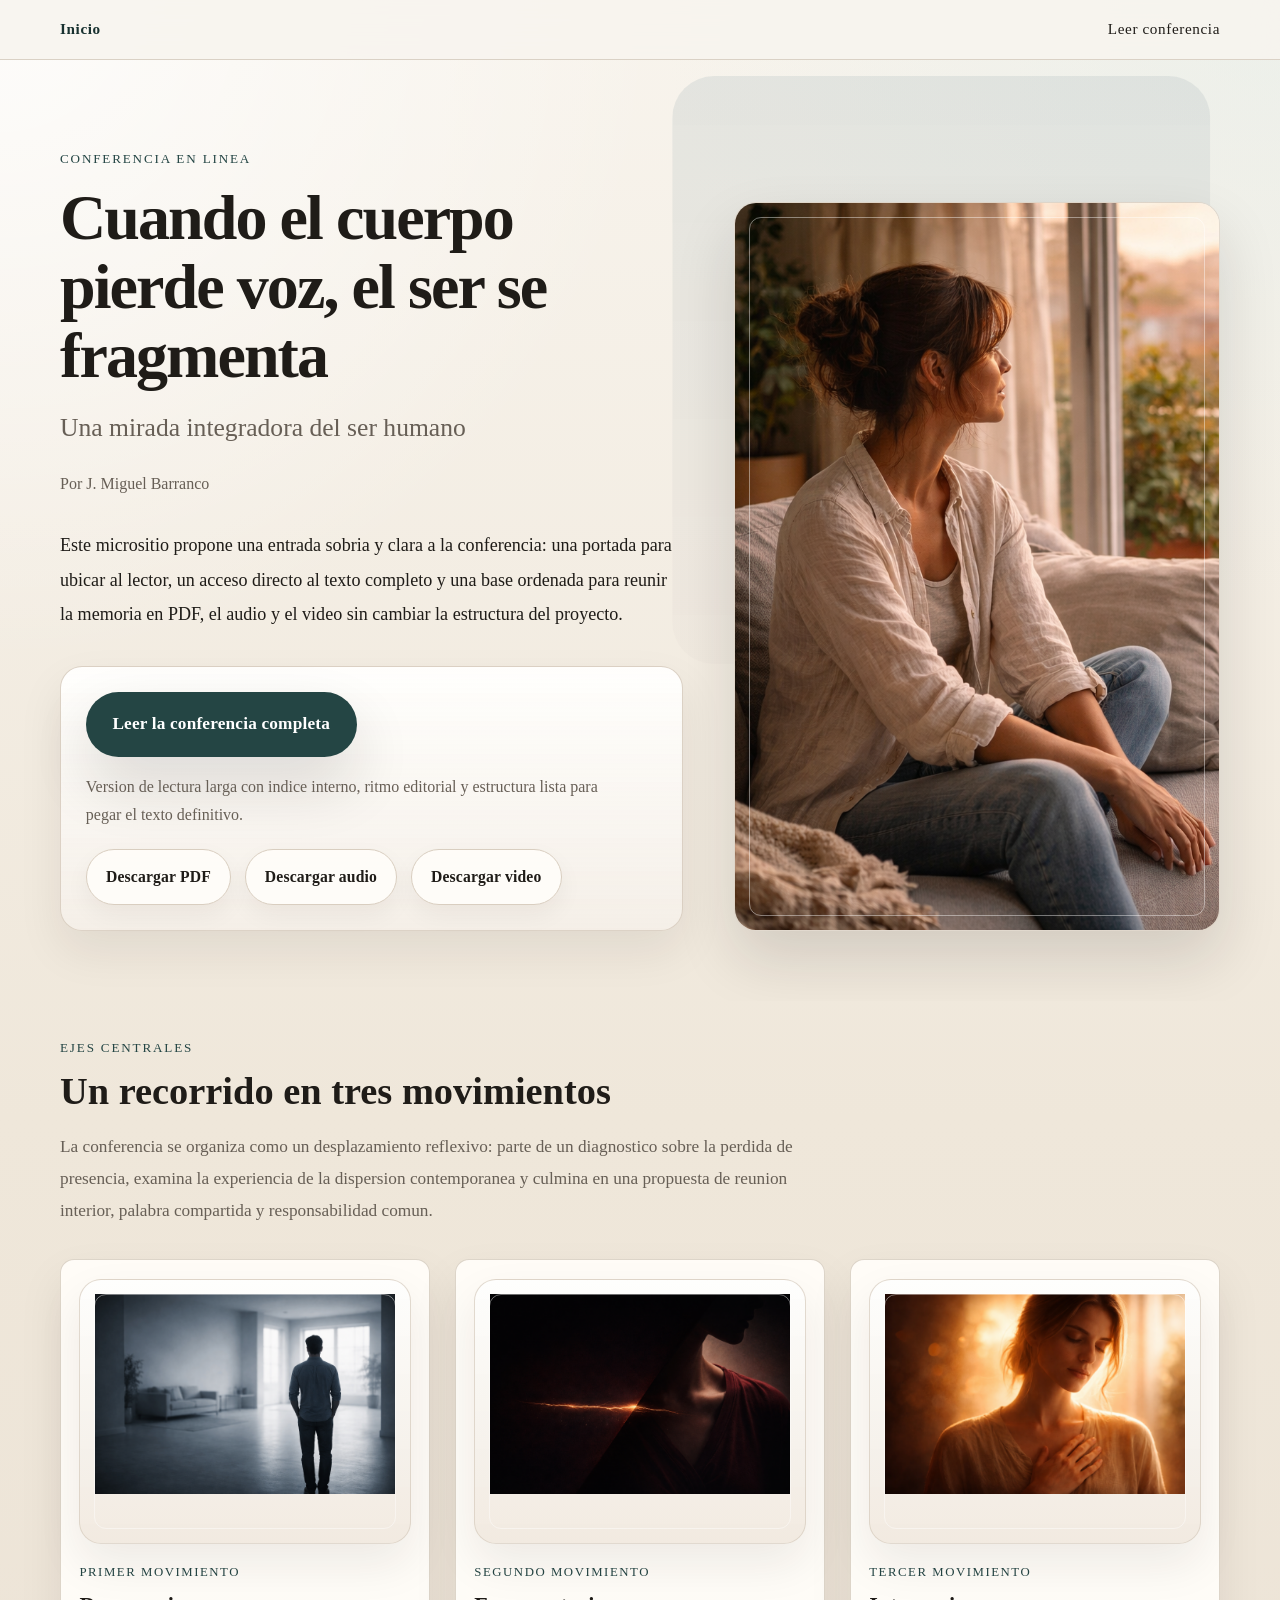
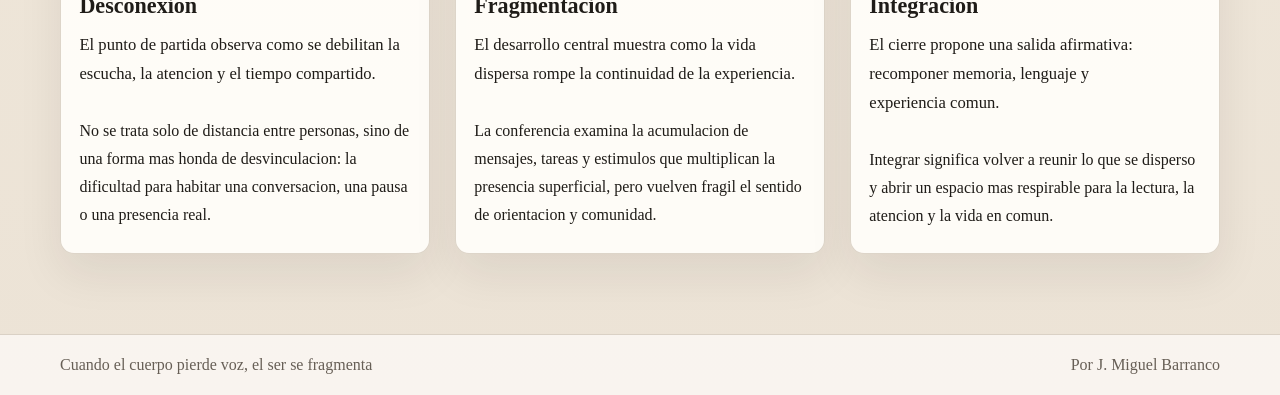
==== index.html @ c096f4e9 "Add files via upload Subo versión inicial del micrositio" ====
<!DOCTYPE html>
<html lang="es">
  <head>
    <meta charset="UTF-8" />
    <meta name="viewport" content="width=device-width, initial-scale=1.0" />
    <title>Conferencia</title>
    <meta
      name="description"
      content="Micrositio estatico para presentar una conferencia con texto, PDF, audio y video."
    />
    <link rel="stylesheet" href="assets/css/style.css" />
  </head>
  <body>
    <header class="site-header">
      <div class="container header-inner">
        <a class="brand" href="index.html">Inicio</a>
        <nav class="top-nav" aria-label="Navegacion principal">
          <a href="conferencia.html">Leer conferencia</a>
        </nav>
      </div>
    </header>

    <main>
      <section class="hero">
        <div class="container hero-grid">
          <div class="hero-copy">
            <p class="eyebrow">Conferencia en linea</p>
            <h1 id="site-title">Titulo de la conferencia</h1>
            <p id="site-subtitle" class="subtitle">
              Subtitulo pendiente de edicion
            </p>
            <p id="hero-author" class="hero-author">J. Miguel Barranco</p>
            <p class="intro">
              Este micrositio propone una entrada sobria y clara a la
              conferencia: una portada para ubicar al lector, un acceso directo
              al texto completo y una base ordenada para reunir la memoria en
              PDF, el audio y el video sin cambiar la estructura del proyecto.
            </p>

            <!-- Este bloque da prioridad visual a la lectura web y deja
                 los materiales complementarios en una segunda linea. -->
            <div class="cta-panel">
              <a class="button button-primary button-featured" href="conferencia.html"
                >Leer la conferencia completa</a
              >
              <p class="cta-note">
                Version de lectura larga con indice interno, ritmo editorial y
                estructura lista para pegar el texto definitivo.
              </p>

              <div class="button-row resource-actions">
                <a
                  id="pdf-link"
                  class="button button-secondary"
                  href="assets/pdf/memoria-conferencia.pdf"
                  download
                  >Descargar PDF</a
                >
                <a
                  id="audio-link"
                  class="button button-secondary"
                  href="#"
                  target="_blank"
                  rel="noopener noreferrer"
                  >Descargar audio</a
                >
                <a
                  id="video-link"
                  class="button button-secondary"
                  href="#"
                  target="_blank"
                  rel="noopener noreferrer"
                  >Descargar video</a
                >
              </div>
            </div>
          </div>

          <figure class="hero-media media-frame">
            <!-- Si la imagen todavia no existe o esta vacia, el sitio muestra este bloque de apoyo. -->
            <img
              src="./assets/img/portada.png"
              alt="Portada de la conferencia Cuando el cuerpo pierde voz, el ser se fragmenta"
              decoding="async"
              onerror="this.style.display='none'; this.parentElement.classList.add('is-empty');"
            />
            <div class="media-placeholder">
              <span>Portada</span>
              <p>Reemplaza `./assets/img/portada.png` por tu imagen final.</p>
            </div>
          </figure>
        </div>
      </section>

      <section class="summary">
        <div class="container">
          <div class="section-heading">
            <p class="eyebrow">Ejes centrales</p>
            <h2>Un recorrido en tres movimientos</h2>
            <p class="section-intro">
              La conferencia se organiza como un desplazamiento reflexivo: parte
              de un diagnostico sobre la perdida de presencia, examina la
              experiencia de la dispersion contemporanea y culmina en una
              propuesta de reunion interior, palabra compartida y responsabilidad
              comun.
            </p>
          </div>

          <div class="card-grid">
            <article class="info-card">
              <figure class="card-media media-frame">
                <img
                  src="./assets/img/acto1.png"
                  alt="Imagen de apoyo para el primer movimiento de la conferencia: la desconexion"
                  loading="lazy"
                  decoding="async"
                />
              </figure>
              <p class="card-kicker">Primer movimiento</p>
              <h3>Desconexion</h3>
              <p class="card-lead">
                El punto de partida observa como se debilitan la escucha, la
                atencion y el tiempo compartido.
              </p>
              <p>
                No se trata solo de distancia entre personas, sino de una forma
                mas honda de desvinculacion: la dificultad para habitar una
                conversacion, una pausa o una presencia real.
              </p>
            </article>

            <article class="info-card">
              <figure class="card-media media-frame">
                <img
                  src="./assets/img/acto2.png"
                  alt="Imagen de apoyo para el segundo movimiento de la conferencia: la fragmentacion"
                  loading="lazy"
                  decoding="async"
                />
              </figure>
              <p class="card-kicker">Segundo movimiento</p>
              <h3>Fragmentacion</h3>
              <p class="card-lead">
                El desarrollo central muestra como la vida dispersa rompe la
                continuidad de la experiencia.
              </p>
              <p>
                La conferencia examina la acumulacion de mensajes, tareas y
                estimulos que multiplican la presencia superficial, pero vuelven
                fragil el sentido de orientacion y comunidad.
              </p>
            </article>

            <article class="info-card">
              <figure class="card-media media-frame">
                <img
                  src="./assets/img/acto3.png"
                  alt="Imagen de apoyo para el tercer movimiento de la conferencia: la integracion"
                  loading="lazy"
                  decoding="async"
                />
              </figure>
              <p class="card-kicker">Tercer movimiento</p>
              <h3>Integracion</h3>
              <p class="card-lead">
                El cierre propone una salida afirmativa: recomponer memoria,
                lenguaje y experiencia comun.
              </p>
              <p>
                Integrar significa volver a reunir lo que se disperso y abrir un
                espacio mas respirable para la lectura, la atencion y la vida en
                comun.
              </p>
            </article>
          </div>
        </div>
      </section>
    </main>

    <footer class="site-footer">
      <div class="container footer-inner">
        <p id="footer-title">Conferencia</p>
        <p id="footer-author">J. Miguel Barranco</p>
      </div>
    </footer>

    <script src="assets/js/site-data.js"></script>
    <script>
      // Este bloque toma los datos centrales del archivo site-data.js
      // para no tener que cambiar enlaces o titulos en varios lugares.
      document.getElementById("site-title").textContent = siteData.siteTitle;
      document.getElementById("site-subtitle").textContent =
        siteData.siteSubtitle;
      document.getElementById("hero-author").textContent =
        "Por " + siteData.authorName;
      document.getElementById("footer-title").textContent = siteData.siteTitle;
      document.getElementById("footer-author").textContent =
        "Por " + siteData.authorName;
      document.getElementById("pdf-link").href = siteData.pdfUrl;
      document.getElementById("audio-link").href = siteData.driveAudioUrl;
      document.getElementById("video-link").href = siteData.driveVideoUrl;
      document.title = siteData.siteTitle;
    </script>
  </body>
</html>
---- assets/css/style.css ----
/*
  Hoja de estilos principal.
  La idea es mantener un diseno limpio, editorial y facil de ajustar.
*/

:root {
  --bg: #f2eee7;
  --surface: #fffdfa;
  --surface-strong: #f3ebe0;
  --surface-soft: rgba(255, 253, 250, 0.84);
  --surface-tint: rgba(244, 238, 230, 0.94);
  --text: #1f1c18;
  --muted: #675f56;
  --line: #d9cec0;
  --accent: #244544;
  --accent-dark: #183130;
  --quote-mark: #a37d56;
  --shadow: 0 20px 45px rgba(32, 28, 22, 0.08);
  --shadow-strong: 0 28px 60px rgba(26, 22, 18, 0.14);
  --radius: 22px;
  --radius-small: 14px;
  --container: 1160px;
  --reading: 730px;
}

*,
*::before,
*::after {
  box-sizing: border-box;
}

html {
  scroll-behavior: smooth;
}

body {
  margin: 0;
  font-family: "Iowan Old Style", "Palatino Linotype", "Book Antiqua", Georgia,
    serif;
  color: var(--text);
  background:
    radial-gradient(circle at top left, rgba(255, 255, 255, 0.78), transparent 28%),
    radial-gradient(circle at top right, rgba(226, 236, 232, 0.52), transparent 26%),
    linear-gradient(180deg, #f8f4ed 0%, #efe7da 56%, #ece3d6 100%);
  line-height: 1.75;
}

img {
  max-width: 100%;
  display: block;
}

figure {
  margin: 0;
}

p {
  text-wrap: pretty;
}

a {
  color: inherit;
}

/* Las anclas internas del indice necesitan margen extra por el header fijo. */
.page-conference :target {
  scroll-margin-top: 7rem;
}

.container {
  width: min(calc(100% - 2rem), var(--container));
  margin: 0 auto;
}

.site-header {
  position: sticky;
  top: 0;
  z-index: 10;
  backdrop-filter: blur(12px);
  background: rgba(247, 244, 238, 0.88);
  border-bottom: 1px solid rgba(216, 206, 193, 0.9);
}

.header-inner,
.footer-inner {
  display: flex;
  align-items: center;
  justify-content: space-between;
  gap: 1rem;
  padding: 1rem 0;
}

.brand,
.top-nav a {
  text-decoration: none;
  font-size: 0.95rem;
  letter-spacing: 0.04em;
}

.brand {
  font-weight: 600;
  color: var(--accent-dark);
}

.top-nav {
  display: flex;
  gap: 1rem;
}

.hero {
  position: relative;
  overflow: hidden;
  padding: 5.5rem 0 4.4rem;
}

.hero::before {
  content: "";
  position: absolute;
  inset: 1rem auto auto 50%;
  width: min(42vw, 540px);
  height: min(46vw, 620px);
  border-radius: 42px;
  background:
    linear-gradient(180deg, rgba(36, 69, 68, 0.1), rgba(163, 125, 86, 0.08)),
    rgba(255, 255, 255, 0.3);
  transform: translateX(6%);
  filter: blur(0.5px);
  z-index: -1;
}

.hero-grid {
  display: grid;
  grid-template-columns: minmax(0, 1.05fr) minmax(320px, 0.82fr);
  gap: clamp(2rem, 4vw, 4rem);
  align-items: end;
}

.hero-copy {
  max-width: 43rem;
}

.eyebrow {
  margin: 0 0 0.75rem;
  color: var(--accent);
  font-size: 0.82rem;
  letter-spacing: 0.14em;
  text-transform: uppercase;
}

h1,
h2,
h3 {
  margin: 0;
  line-height: 1.08;
  font-weight: 600;
}

h1 {
  font-size: clamp(3rem, 5vw, 5.25rem);
  letter-spacing: -0.03em;
}

h2 {
  font-size: clamp(1.9rem, 3vw, 2.7rem);
  margin-bottom: 1.15rem;
}

h3 {
  font-size: 1.38rem;
  margin-bottom: 0.75rem;
}

.subtitle {
  font-size: clamp(1.15rem, 2vw, 1.65rem);
  color: var(--muted);
  margin: 1rem 0 0;
  max-width: 38rem;
}

.hero-author,
.article-meta {
  margin: 1.2rem 0 0;
  color: var(--muted);
  font-size: 1rem;
}

.intro {
  margin: 1.9rem 0 0;
  font-size: 1.13rem;
  line-height: 1.9;
}

.button-row {
  display: flex;
  flex-wrap: wrap;
  gap: 0.85rem;
  margin-top: 2rem;
}

.button-row-compact {
  margin-top: 1.5rem;
}

.button {
  display: inline-flex;
  align-items: center;
  justify-content: center;
  min-height: 48px;
  padding: 0.85rem 1.2rem;
  border-radius: 999px;
  text-decoration: none;
  border: 1px solid transparent;
  font-size: 0.98rem;
  font-weight: 600;
  letter-spacing: 0.01em;
  transition:
    transform 0.2s ease,
    border-color 0.2s ease,
    background-color 0.2s ease,
    box-shadow 0.2s ease,
    color 0.2s ease;
}

.button:hover,
.button:focus-visible {
  transform: translateY(-1px);
}

.button-primary {
  background: var(--accent);
  color: #ffffff;
  box-shadow: var(--shadow-strong);
}

.button-primary:hover,
.button-primary:focus-visible {
  background: var(--accent-dark);
}

.button-secondary {
  background: rgba(255, 253, 249, 0.94);
  color: var(--text);
  border-color: var(--line);
  box-shadow: 0 10px 24px rgba(31, 28, 24, 0.05);
}

.button-secondary:hover,
.button-secondary:focus-visible {
  background: var(--surface-strong);
}

/* Este boton principal necesita mas peso visual que el resto. */
.button-featured {
  min-height: 60px;
  padding: 1rem 1.6rem;
  font-size: 1.08rem;
}

.cta-panel {
  margin-top: 2.2rem;
  padding: 1.55rem;
  border-radius: var(--radius);
  background:
    linear-gradient(180deg, rgba(255, 255, 255, 0.72), rgba(244, 238, 230, 0.94)),
    var(--surface-soft);
  border: 1px solid rgba(217, 206, 192, 0.9);
  box-shadow: var(--shadow);
}

.cta-note {
  margin: 1rem 0 0;
  max-width: 34rem;
  color: var(--muted);
}

.resource-actions {
  margin-top: 1.25rem;
}

.media-frame {
  position: relative;
  isolation: isolate;
  overflow: hidden;
  min-height: 360px;
  border-radius: var(--radius);
  background:
    linear-gradient(145deg, rgba(255, 255, 255, 0.82), rgba(240, 231, 219, 0.96)),
    var(--surface);
  border: 1px solid rgba(216, 206, 193, 0.75);
  box-shadow: var(--shadow);
}

.media-frame img {
  width: 100%;
  height: 100%;
  object-fit: var(--media-fit, cover);
  object-position: center;
}

.media-frame::after {
  content: "";
  position: absolute;
  inset: 14px;
  border-radius: calc(var(--radius) - 10px);
  border: 1px solid rgba(255, 255, 255, 0.42);
  pointer-events: none;
  z-index: 1;
}

.media-placeholder {
  position: absolute;
  inset: 0;
  display: grid;
  place-items: center;
  padding: 2rem;
  text-align: center;
  color: var(--muted);
  z-index: 2;
  background: linear-gradient(180deg, rgba(255, 253, 249, 0.15), rgba(255, 253, 249, 0.45));
}

.media-placeholder span {
  display: block;
  margin-bottom: 0.4rem;
  color: var(--text);
  font-size: 1.2rem;
}

.media-frame:not(.is-empty) .media-placeholder {
  display: none;
}

.hero-media {
  min-height: 620px;
  aspect-ratio: 2 / 3;
  box-shadow: var(--shadow-strong);
}

.summary {
  padding: 2.2rem 0 5rem;
}

.section-heading {
  margin-bottom: 2rem;
  max-width: 48rem;
}

.section-intro {
  margin: 1rem 0 0;
  color: var(--muted);
  font-size: 1.08rem;
  line-height: 1.85;
}

.card-grid {
  display: grid;
  grid-template-columns: repeat(3, minmax(0, 1fr));
  gap: 1.55rem;
}

.info-card {
  display: flex;
  flex-direction: column;
  padding: 1.15rem 1.15rem 1.45rem;
  border-radius: var(--radius-small);
  background: rgba(255, 253, 249, 0.95);
  border: 1px solid rgba(216, 206, 193, 0.85);
  box-shadow: var(--shadow);
}

.info-card::before {
  display: none;
}

.card-media {
  --media-fit: contain;
  aspect-ratio: 5 / 4;
  min-height: 250px;
  margin: 0 0 1.1rem;
  background:
    linear-gradient(180deg, rgba(255, 255, 255, 0.92), rgba(241, 234, 224, 0.95)),
    var(--surface-tint);
}

.card-media img {
  padding: 0.9rem;
  object-position: center top;
}

.card-kicker {
  margin: 0 0 0.65rem;
  color: var(--accent);
  font-size: 0.8rem;
  letter-spacing: 0.12em;
  text-transform: uppercase;
}

.card-lead {
  margin: 0 0 0.8rem;
  font-size: 1.04rem;
  color: var(--text);
}

.info-card > p:last-child {
  margin-bottom: 0;
}

.site-footer {
  border-top: 1px solid rgba(216, 206, 193, 0.9);
  background: rgba(255, 253, 249, 0.7);
}

.site-footer p {
  margin: 0;
  color: var(--muted);
}

.article-shell {
  padding: 3.1rem 0 5rem;
}

.article-hero {
  margin-bottom: 2.6rem;
}

.article-hero-grid {
  display: grid;
  grid-template-columns: minmax(0, 1fr) minmax(300px, 0.72fr);
  gap: 2rem;
  align-items: stretch;
}

.article-hero-copy {
  max-width: var(--reading);
  padding: clamp(2rem, 3vw, 2.7rem);
  background:
    linear-gradient(180deg, rgba(255, 255, 255, 0.55), rgba(255, 253, 249, 0.95)),
    rgba(255, 253, 249, 0.9);
  border: 1px solid rgba(216, 206, 193, 0.85);
  border-radius: calc(var(--radius) + 4px);
  box-shadow: var(--shadow);
}

.article-hero-media {
  min-height: 540px;
  aspect-ratio: 2 / 3;
  box-shadow: var(--shadow-strong);
}

.article-lead {
  margin: 1.5rem 0 0;
  font-size: 1.16rem;
  line-height: 1.9;
  color: var(--text);
}

/* La lectura larga usa una columna principal y un indice lateral sencillo. */
.article-layout {
  display: grid;
  grid-template-columns: minmax(210px, 250px) minmax(0, var(--reading));
  gap: 2.4rem;
  align-items: start;
  justify-content: center;
}

.article-sidebar {
  position: relative;
}

.toc-card {
  position: sticky;
  top: 6.5rem;
  padding: 1.5rem;
  border-radius: var(--radius-small);
  background: rgba(255, 253, 249, 0.85);
  border: 1px solid rgba(216, 206, 193, 0.9);
  box-shadow: var(--shadow);
}

.toc-eyebrow {
  margin: 0 0 0.8rem;
  color: var(--accent);
  font-size: 0.82rem;
  letter-spacing: 0.12em;
  text-transform: uppercase;
}

.toc-list {
  margin: 0;
  padding-left: 1.2rem;
}

.toc-list li + li {
  margin-top: 0.7rem;
}

.toc-list a {
  text-decoration: none;
  color: var(--muted);
}

.toc-list a:hover,
.toc-list a:focus-visible,
.inline-link:hover,
.inline-link:focus-visible {
  color: var(--accent);
}

.article {
  padding: clamp(2rem, 4vw, 3.2rem);
  background: rgba(255, 253, 249, 0.96);
  border: 1px solid rgba(216, 206, 193, 0.85);
  border-radius: calc(var(--radius) + 2px);
  box-shadow: var(--shadow);
}

.article-main {
  width: 100%;
}

.article-introduction,
.article-section {
  max-width: var(--reading);
}

.article-introduction {
  position: relative;
  padding-bottom: 3rem;
  border-bottom: none;
}

.article-introduction::after {
  content: "";
  position: absolute;
  left: 0;
  right: 0;
  bottom: 0;
  height: 1px;
  background: linear-gradient(90deg, transparent, rgba(163, 125, 86, 0.55), transparent);
}

.article-section {
  position: relative;
  padding-top: 3.2rem;
  margin-top: 3.2rem;
  border-top: none;
}

.article-section::before {
  content: "";
  position: absolute;
  left: 0;
  right: 0;
  top: 0;
  height: 1px;
  background: linear-gradient(90deg, transparent, rgba(163, 125, 86, 0.5), transparent);
}

.article-section::after {
  content: "";
  position: absolute;
  top: -0.35rem;
  left: 50%;
  width: 0.72rem;
  height: 0.72rem;
  border-radius: 999px;
  background: rgba(163, 125, 86, 0.78);
  transform: translateX(-50%);
  box-shadow: 0 0 0 8px rgba(255, 253, 249, 0.96);
}

.section-kicker {
  margin: 0 0 0.8rem;
  color: var(--accent);
  font-size: 0.84rem;
  letter-spacing: 0.14em;
  text-transform: uppercase;
}

.article-introduction p,
.article-section p {
  margin: 0 0 1.45rem;
  font-size: 1.08rem;
  line-height: 1.95;
  color: #27231e;
}

.article-subheading {
  margin: 2.3rem 0 0.9rem;
  font-size: 1.28rem;
  color: var(--accent-dark);
}

/* Este bloque resalta frases clave sin romper el tono sobrio. */
.pull-quote {
  margin: 2.2rem 0;
  padding: 1.85rem 1.7rem 1.55rem;
  background: linear-gradient(
    135deg,
    rgba(229, 236, 231, 0.74),
    rgba(255, 252, 247, 0.98)
  );
  border-left: 3px solid var(--quote-mark);
  border-radius: 0 var(--radius-small) var(--radius-small) 0;
  box-shadow: var(--shadow);
  position: relative;
}

.pull-quote::before {
  content: '"';
  position: absolute;
  top: 0.2rem;
  left: 1rem;
  font-size: 3.8rem;
  line-height: 1;
  color: rgba(163, 125, 86, 0.28);
}

.pull-quote p {
  margin: 0;
  padding-left: 1.25rem;
  font-size: 1.18rem;
  line-height: 1.78;
}

.section-visual {
  --media-fit: contain;
  aspect-ratio: 16 / 10;
  min-height: 320px;
  margin: 2rem 0 2.35rem;
  background:
    linear-gradient(180deg, rgba(255, 255, 255, 0.96), rgba(241, 234, 224, 0.94)),
    var(--surface-tint);
}

.section-visual img {
  padding: 1rem;
  object-position: center;
}

.article-return {
  margin-top: 2rem;
}

.closing-lines {
  margin: 1.95rem 0;
  padding: 0.2rem 0 0.2rem 1.15rem;
  border-left: 2px solid rgba(163, 125, 86, 0.4);
}

.closing-lines p {
  margin: 0 0 0.5rem;
  font-size: 1.08rem;
}

.closing-lines p:last-child {
  margin-bottom: 0;
}

.summary-box {
  padding: 1.5rem 1.55rem;
  border-radius: var(--radius-small);
  background:
    linear-gradient(180deg, rgba(255, 255, 255, 0.6), rgba(255, 252, 247, 0.94)),
    rgba(255, 252, 247, 0.9);
  border: 1px solid rgba(216, 206, 193, 0.88);
  box-shadow: var(--shadow);
}

.summary-box p {
  margin: 0;
}

.inline-link {
  text-decoration: none;
  border-bottom: 1px solid currentColor;
  color: var(--accent-dark);
}

@media (max-width: 860px) {
  .hero-grid,
  .article-hero-grid,
  .card-grid,
  .article-layout {
    grid-template-columns: 1fr;
  }

  .header-inner,
  .footer-inner {
    flex-direction: column;
    align-items: flex-start;
  }

  .hero {
    padding-top: 3rem;
    padding-bottom: 3.25rem;
  }

  .hero-media,
  .article-hero-media {
    max-width: min(100%, 32rem);
    margin: 0 auto;
  }

  .media-frame {
    min-height: 280px;
  }

  .toc-card {
    position: static;
  }
}

@media (max-width: 560px) {
  .container {
    width: min(calc(100% - 1.25rem), var(--container));
  }

  .button {
    width: 100%;
  }

  .top-nav {
    flex-wrap: wrap;
  }

  .cta-panel,
  .article,
  .article-hero-copy {
    padding: 1.25rem;
  }

  .hero-media,
  .article-hero-media {
    min-height: 420px;
  }

  .card-media {
    min-height: 220px;
  }

  .section-visual {
    min-height: 250px;
  }

  .article-section p,
  .article-introduction p,
  .intro,
  .article-lead {
    font-size: 1rem;
  }

  .article-section {
    padding-top: 2.7rem;
    margin-top: 2.7rem;
  }

  .pull-quote {
    padding: 1.2rem 1rem 1rem;
  }

  .pull-quote p {
    padding-left: 0.8rem;
    font-size: 1.05rem;
  }
}
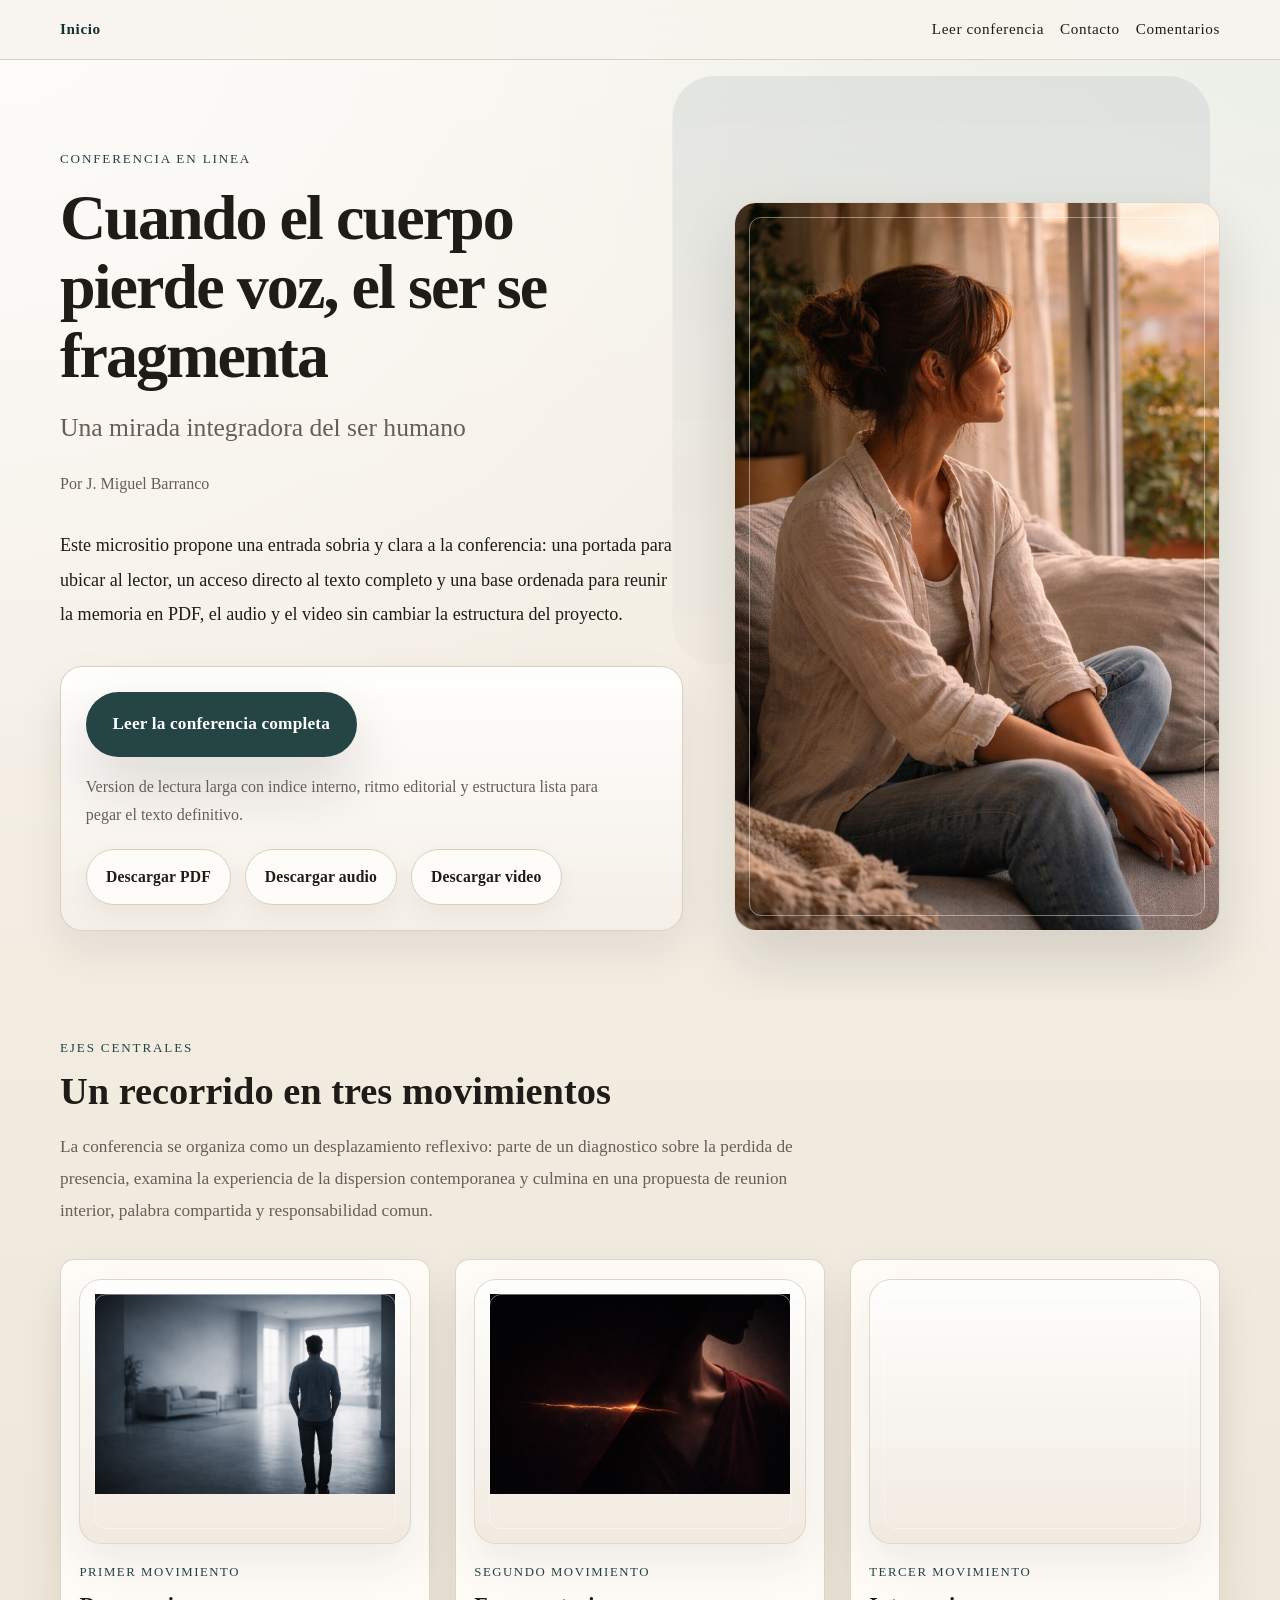
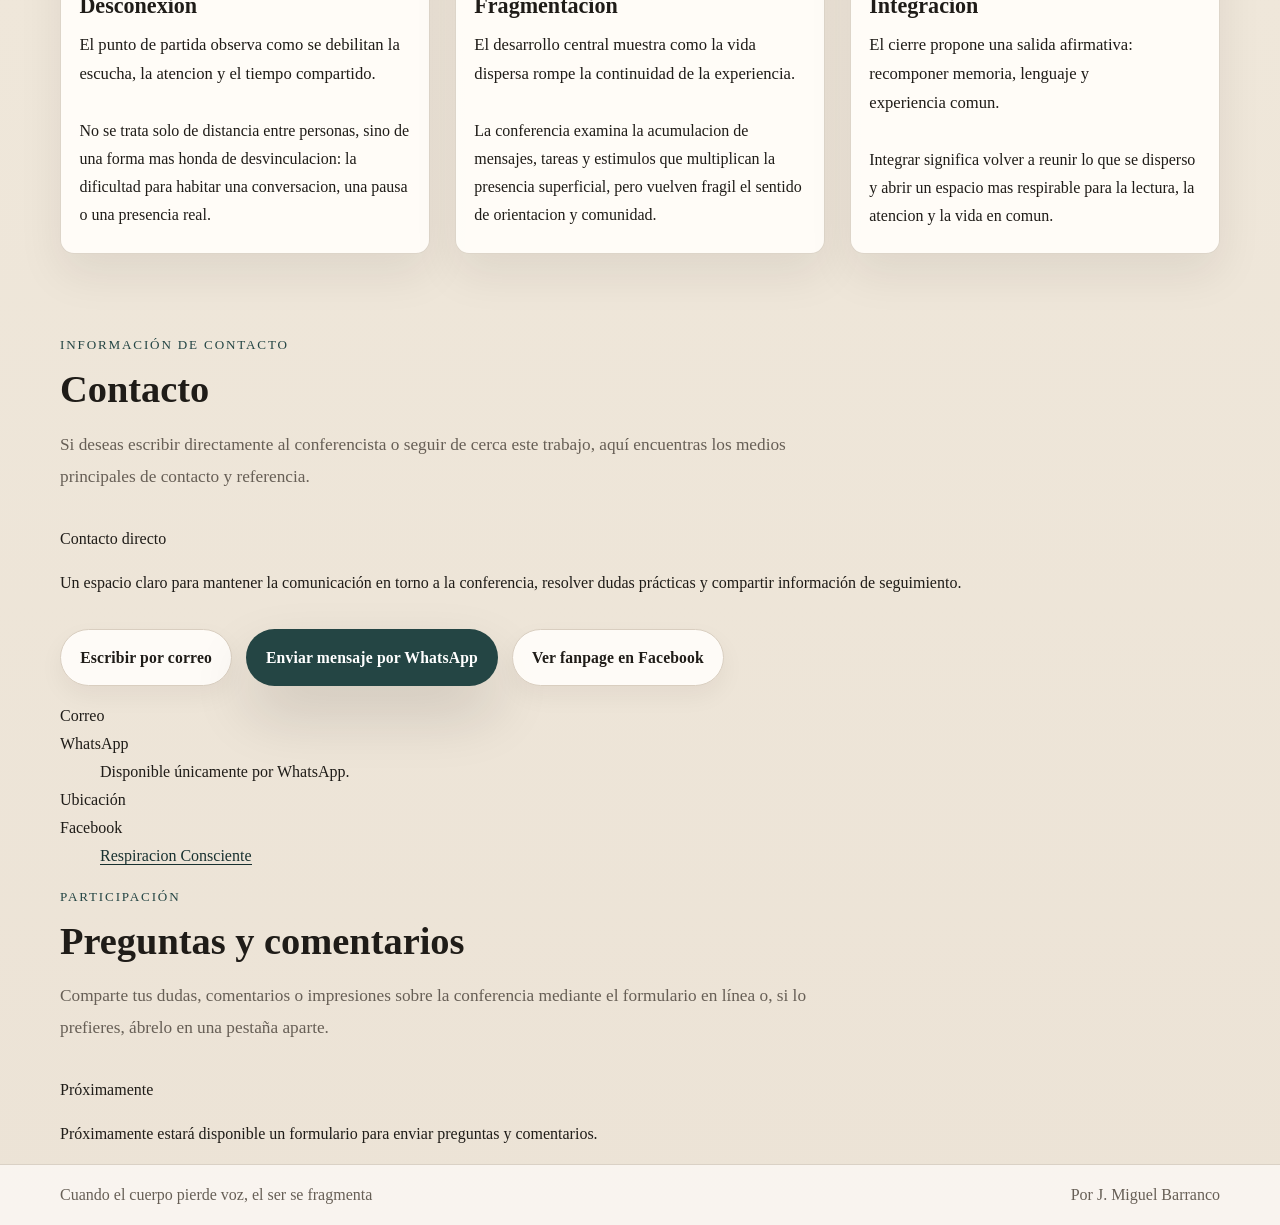
==== commit d61450cf: "Implement contact and feedback sections in index.html Added contact and feedback sections with relev" ====
--- a/index.html
+++ b/index.html
@@ -16,6 +16,8 @@
         <a class="brand" href="index.html">Inicio</a>
         <nav class="top-nav" aria-label="Navegacion principal">
           <a href="conferencia.html">Leer conferencia</a>
+          <a href="#contacto">Contacto</a>
+          <a href="#comentarios">Comentarios</a>
         </nav>
       </div>
     </header>
@@ -175,6 +177,144 @@
           </div>
         </div>
       </section>
+
+      <section id="contacto" class="contact-section">
+        <div class="container">
+          <div class="section-heading section-heading-narrow">
+            <p class="eyebrow">Información de contacto</p>
+            <h2>Contacto</h2>
+            <p class="section-intro">
+              Si deseas escribir directamente al conferencista o seguir de cerca
+              este trabajo, aquí encuentras los medios principales de contacto
+              y referencia.
+            </p>
+          </div>
+
+          <div class="contact-card">
+            <div class="contact-copy">
+              <p class="contact-kicker">Contacto directo</p>
+              <h3 id="contact-name">J. Miguel Barranco</h3>
+              <p class="contact-description">
+                Un espacio claro para mantener la comunicación en torno a la
+                conferencia, resolver dudas prácticas y compartir información de
+                seguimiento.
+              </p>
+
+              <div class="button-row contact-actions">
+                <a
+                  id="contact-email-link"
+                  class="button button-secondary button-contact"
+                  href="mailto:barrancomiguel@yahoo.com.mx"
+                  >Escribir por correo</a
+                >
+                <a
+                  id="contact-whatsapp-link"
+                  class="button button-primary button-contact"
+                  href="https://wa.me/522223243257"
+                  target="_blank"
+                  rel="noopener noreferrer"
+                  >Enviar mensaje por WhatsApp</a
+                >
+                <a
+                  id="contact-facebook-link"
+                  class="button button-secondary button-contact"
+                  href="https://www.facebook.com/RespiracionConsciente"
+                  target="_blank"
+                  rel="noopener noreferrer"
+                  >Ver fanpage en Facebook</a
+                >
+              </div>
+            </div>
+
+            <dl class="contact-details" aria-label="Datos de contacto">
+              <div class="contact-detail">
+                <dt>Correo</dt>
+                <dd>
+                  <a
+                    id="contact-email-text"
+                    class="inline-link"
+                    href="mailto:barrancomiguel@yahoo.com.mx"
+                    >barrancomiguel@yahoo.com.mx</a
+                  >
+                </dd>
+              </div>
+              <div class="contact-detail">
+                <dt>WhatsApp</dt>
+                <dd>
+                  <span id="contact-whatsapp-display">222 324 3257</span>
+                  <span class="contact-note">Disponible únicamente por WhatsApp.</span>
+                </dd>
+              </div>
+              <div class="contact-detail">
+                <dt>Ubicación</dt>
+                <dd id="contact-location">Puebla, Puebla</dd>
+              </div>
+              <div class="contact-detail">
+                <dt>Facebook</dt>
+                <dd>
+                  <a
+                    id="contact-facebook-text"
+                    class="inline-link"
+                    href="https://www.facebook.com/RespiracionConsciente"
+                    target="_blank"
+                    rel="noopener noreferrer"
+                    >Respiracion Consciente</a
+                  >
+                </dd>
+              </div>
+            </dl>
+          </div>
+        </div>
+      </section>
+
+      <section id="comentarios" class="feedback-section">
+        <div class="container">
+          <div class="section-heading section-heading-narrow">
+            <p class="eyebrow">Participación</p>
+            <h2>Preguntas y comentarios</h2>
+            <p class="section-intro">
+              Comparte tus dudas, comentarios o impresiones sobre la
+              conferencia mediante el formulario en línea o, si lo prefieres,
+              ábrelo en una pestaña aparte.
+            </p>
+          </div>
+
+          <div class="feedback-card">
+            <div
+              id="feedback-placeholder"
+              class="feedback-placeholder"
+              role="status"
+              aria-live="polite"
+            >
+              <p class="feedback-placeholder-title">Próximamente</p>
+              <p>
+                Próximamente estará disponible un formulario para enviar
+                preguntas y comentarios.
+              </p>
+            </div>
+
+            <div id="feedback-embed-shell" class="feedback-embed-shell" hidden>
+              <iframe
+                id="feedback-embed"
+                class="feedback-embed"
+                title="Formulario de preguntas y comentarios"
+                loading="lazy"
+              ></iframe>
+            </div>
+
+            <p id="feedback-link-wrap" class="feedback-link-wrap" hidden>
+              <a
+                id="feedback-link"
+                class="button button-primary button-contact"
+                href="#"
+                target="_blank"
+                rel="noopener noreferrer"
+                >Abrir formulario</a
+              >
+            </p>
+          </div>
+        </div>
+      </section>
     </main>
 
     <footer class="site-footer">
@@ -199,6 +339,55 @@
       document.getElementById("pdf-link").href = siteData.pdfUrl;
       document.getElementById("audio-link").href = siteData.driveAudioUrl;
       document.getElementById("video-link").href = siteData.driveVideoUrl;
+      document.getElementById("contact-name").textContent = siteData.contactName;
+
+      const contactEmailMailto = "mailto:" + siteData.contactEmail;
+      const contactEmailLink = document.getElementById("contact-email-link");
+      const contactEmailText = document.getElementById("contact-email-text");
+      contactEmailLink.href = contactEmailMailto;
+      contactEmailText.href = contactEmailMailto;
+      contactEmailText.textContent = siteData.contactEmail;
+
+      document.getElementById("contact-whatsapp-link").href =
+        siteData.contactWhatsappUrl;
+      document.getElementById("contact-whatsapp-display").textContent =
+        siteData.contactWhatsappDisplay;
+      document.getElementById("contact-location").textContent =
+        siteData.contactLocation;
+
+      const contactFacebookLink = document.getElementById(
+        "contact-facebook-link"
+      );
+      const contactFacebookText = document.getElementById(
+        "contact-facebook-text"
+      );
+      contactFacebookLink.href = siteData.contactFacebook;
+      contactFacebookText.href = siteData.contactFacebook;
+
+      const feedbackPlaceholder = document.getElementById("feedback-placeholder");
+      const feedbackEmbedShell = document.getElementById("feedback-embed-shell");
+      const feedbackEmbed = document.getElementById("feedback-embed");
+      const feedbackLinkWrap = document.getElementById("feedback-link-wrap");
+      const feedbackLink = document.getElementById("feedback-link");
+      const feedbackEmbedUrl = siteData.feedbackFormEmbedUrl.trim();
+      const feedbackFormUrl = siteData.feedbackFormUrl.trim();
+      const hasFeedbackEmbed = feedbackEmbedUrl !== "";
+      const hasFeedbackLink = feedbackFormUrl !== "";
+
+      if (hasFeedbackEmbed) {
+        feedbackEmbed.src = feedbackEmbedUrl;
+        feedbackEmbedShell.hidden = false;
+      }
+
+      if (hasFeedbackLink) {
+        feedbackLink.href = feedbackFormUrl;
+        feedbackLinkWrap.hidden = false;
+      }
+
+      if (hasFeedbackEmbed || hasFeedbackLink) {
+        feedbackPlaceholder.hidden = true;
+      }
+
       document.title = siteData.siteTitle;
     </script>
   </body>
